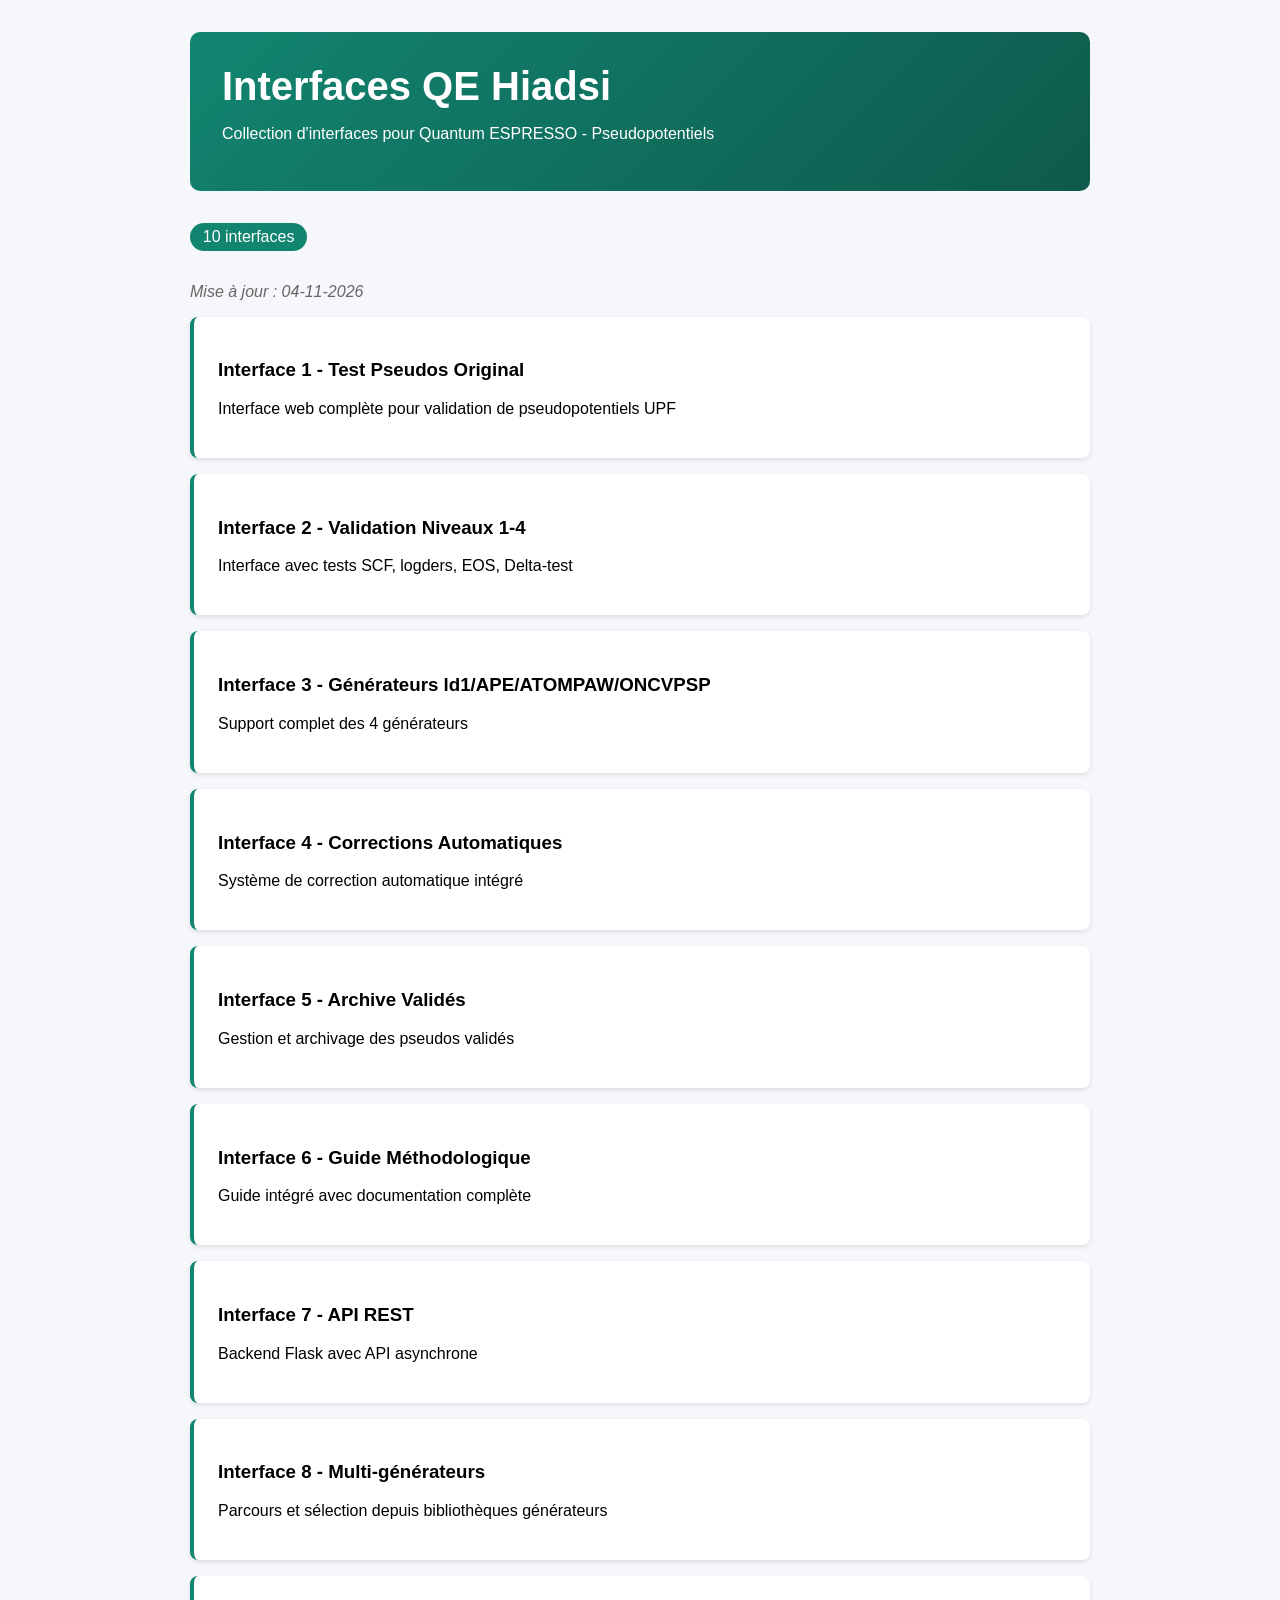
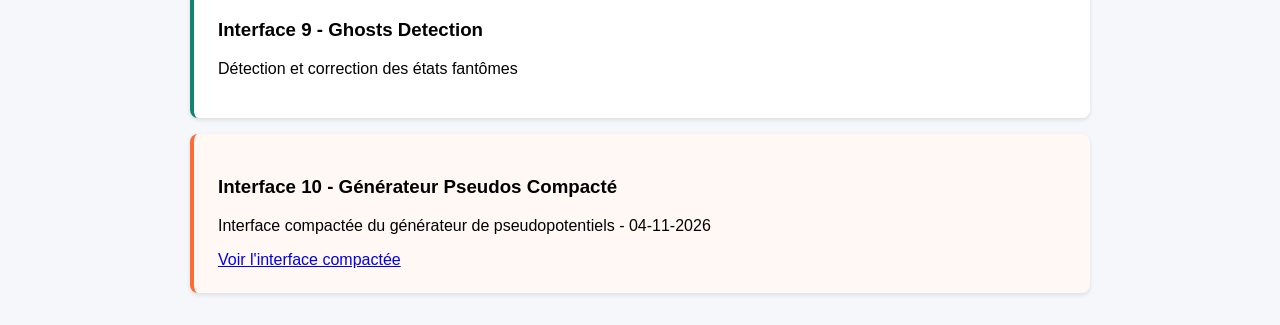
==== docs/index.html @ 733be543 "Mise à jour interfaces 10 avec date 04-11-2026" ====
<!DOCTYPE html>
<html lang="fr">
<head>
    <meta charset="UTF-8">
    <meta name="viewport" content="width=device-width, initial-scale=1.0">
    <title>Interfaces QE Hiadsi</title>
    <style>
        body { font-family: 'Segoe UI', Tahoma, Geneva, Verdana, sans-serif; max-width: 900px; margin: 0 auto; padding: 2rem; background: #f5f7fa; }
        header { background: linear-gradient(135deg, #128570 0%, #0e5a4c 100%); color: white; padding: 2rem; border-radius: 10px; margin-bottom: 2rem; }
        h1 { margin: 0; font-size: 2.5rem; }
        .date { color: #666; font-style: italic; }
        .interfaces { display: grid; gap: 1rem; }
        .interface-card { background: white; padding: 1.5rem; border-radius: 8px; border-left: 4px solid #128570; box-shadow: 0 2px 4px rgba(0,0,0,0.1); }
        .interface-card.new { border-left-color: #ff6b35; background: #fff8f5; }
        .count { background: #128570; color: white; padding: 0.3rem 0.8rem; border-radius: 20px; display: inline-block; margin-bottom: 1rem; }
    </style>
</head>
<body>
    <header>
        <h1>Interfaces QE Hiadsi</h1>
        <p>Collection d'interfaces pour Quantum ESPRESSO - Pseudopotentiels</p>
    </header>
    
    <div class="count">10 interfaces</div>
    <p class="date">Mise à jour : 04-11-2026</p>
    
    <div class="interfaces">
        <div class="interface-card">
            <h3>Interface 1 - Test Pseudos Original</h3>
            <p>Interface web complète pour validation de pseudopotentiels UPF</p>
        </div>
        <div class="interface-card">
            <h3>Interface 2 - Validation Niveaux 1-4</h3>
            <p>Interface avec tests SCF, logders, EOS, Delta-test</p>
        </div>
        <div class="interface-card">
            <h3>Interface 3 - Générateurs ld1/APE/ATOMPAW/ONCVPSP</h3>
            <p>Support complet des 4 générateurs</p>
        </div>
        <div class="interface-card">
            <h3>Interface 4 - Corrections Automatiques</h3>
            <p>Système de correction automatique intégré</p>
        </div>
        <div class="interface-card">
            <h3>Interface 5 - Archive Validés</h3>
            <p>Gestion et archivage des pseudos validés</p>
        </div>
        <div class="interface-card">
            <h3>Interface 6 - Guide Méthodologique</h3>
            <p>Guide intégré avec documentation complète</p>
        </div>
        <div class="interface-card">
            <h3>Interface 7 - API REST</h3>
            <p>Backend Flask avec API asynchrone</p>
        </div>
        <div class="interface-card">
            <h3>Interface 8 - Multi-générateurs</h3>
            <p>Parcours et sélection depuis bibliothèques générateurs</p>
        </div>
        <div class="interface-card">
            <h3>Interface 9 - Ghosts Detection</h3>
            <p>Détection et correction des états fantômes</p>
        </div>
        <div class="interface-card new">
            <h3>Interface 10 - Générateur Pseudos Compacté</h3>
            <p>Interface compactée du générateur de pseudopotentiels - 04-11-2026</p>
            <a href="file:///home/hiadsi/generation_pseudos/index.compact.html">Voir l'interface compactée</a>
        </div>
    </div>
</body>
</html>
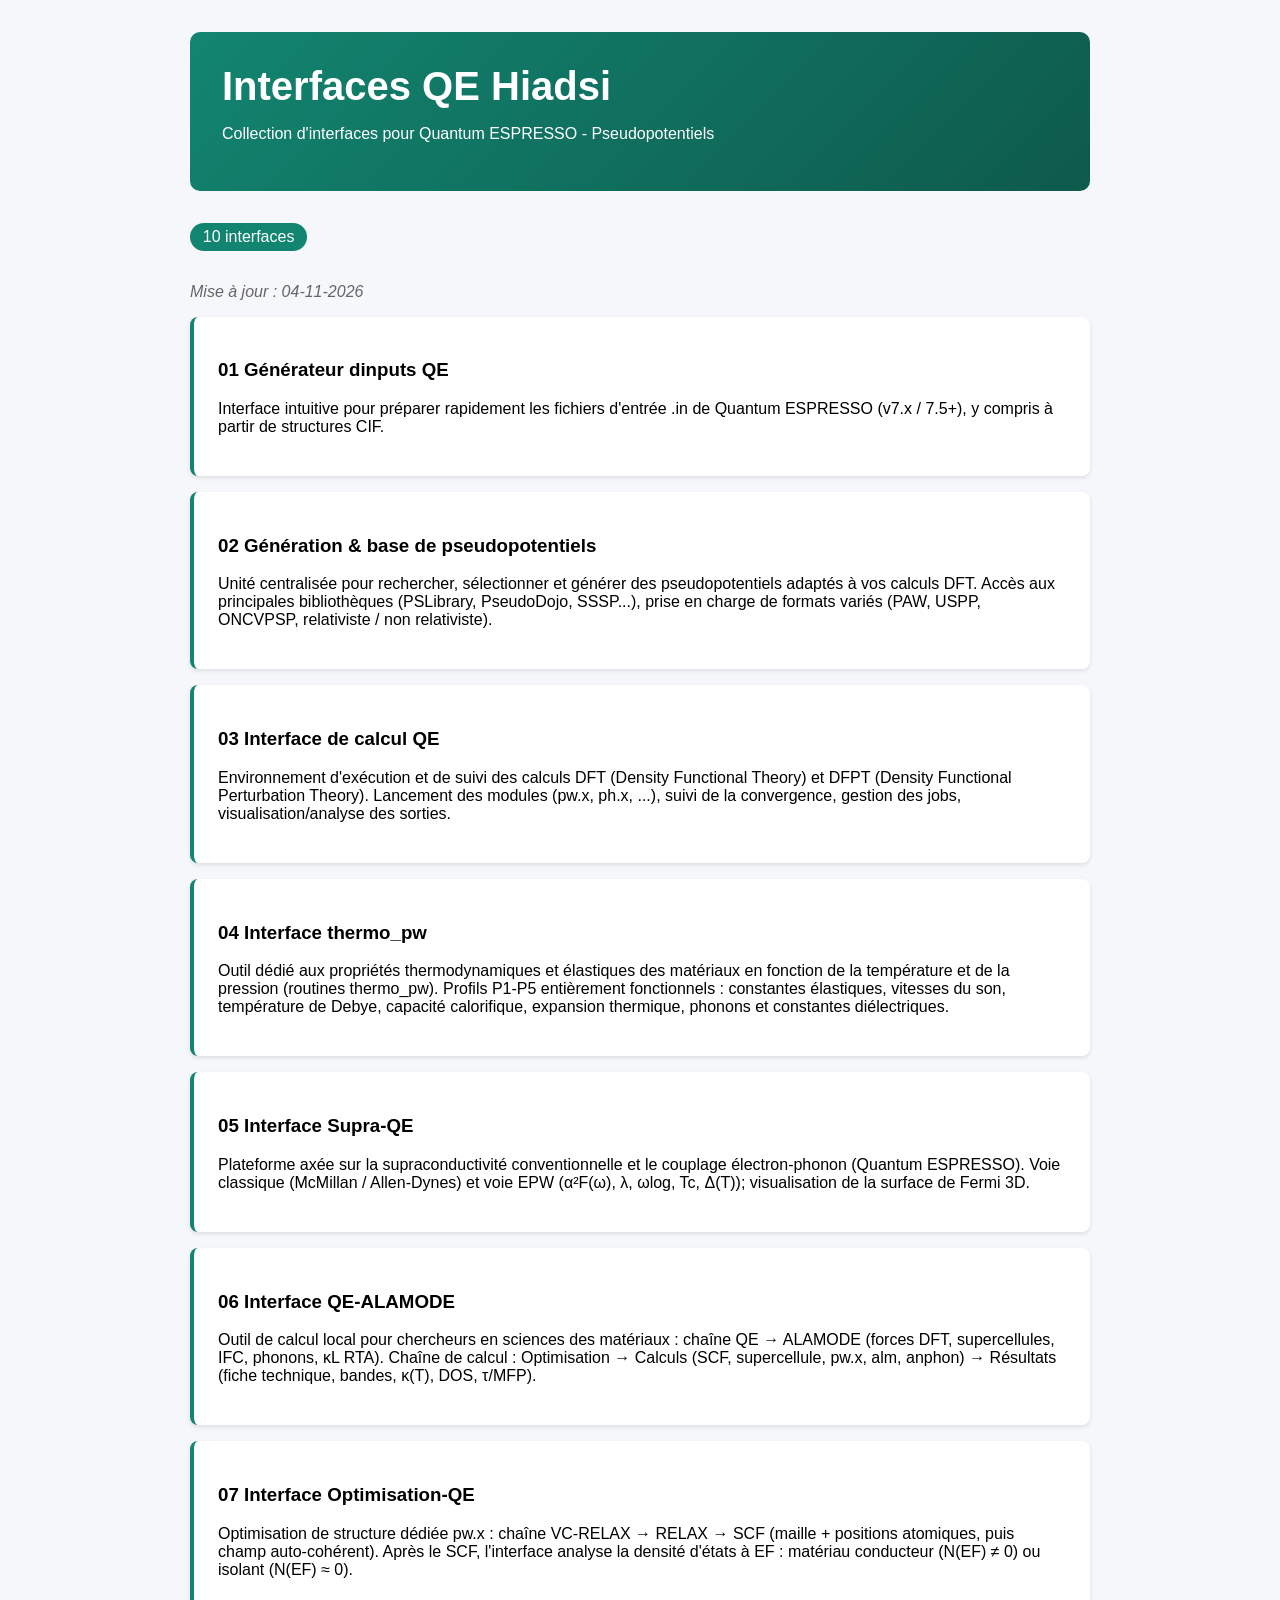
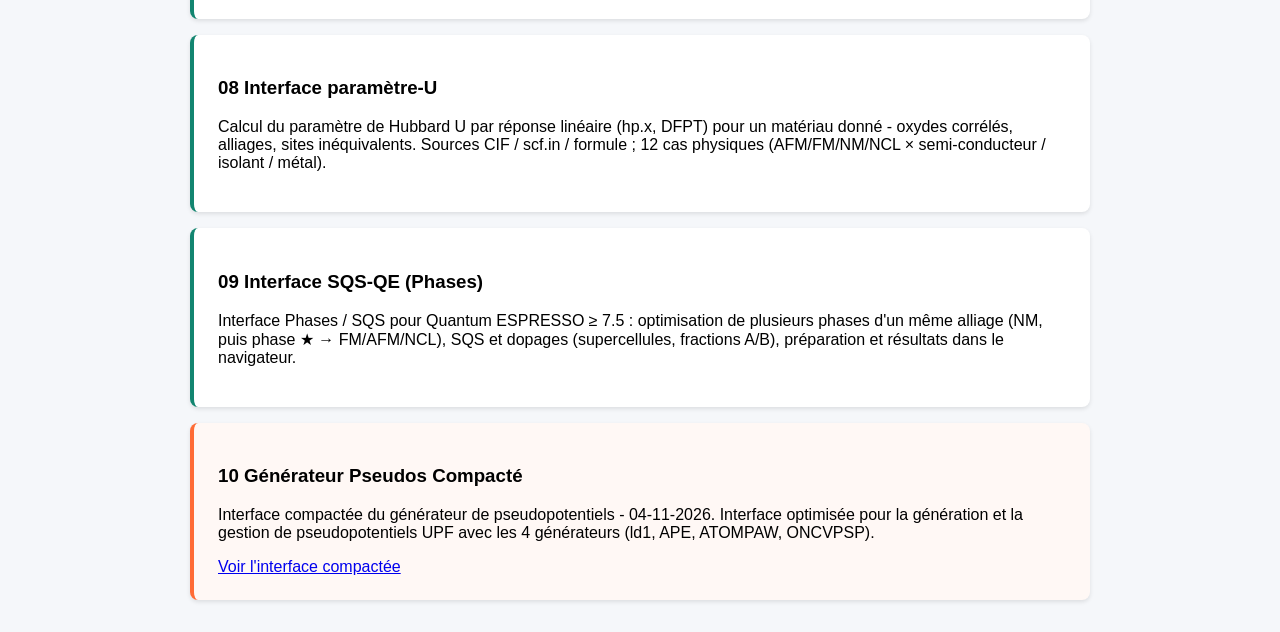
==== commit da2874ea: "Mise à jour 10 interfaces avec date 04-11-2026 format numéroté" ====
--- a/docs/index.html
+++ b/docs/index.html
@@ -13,6 +13,7 @@
         .interface-card { background: white; padding: 1.5rem; border-radius: 8px; border-left: 4px solid #128570; box-shadow: 0 2px 4px rgba(0,0,0,0.1); }
         .interface-card.new { border-left-color: #ff6b35; background: #fff8f5; }
         .count { background: #128570; color: white; padding: 0.3rem 0.8rem; border-radius: 20px; display: inline-block; margin-bottom: 1rem; }
+        .version { color: #666; font-size: 0.9rem; }
     </style>
 </head>
 <body>
@@ -26,44 +27,44 @@
     
     <div class="interfaces">
         <div class="interface-card">
-            <h3>Interface 1 - Test Pseudos Original</h3>
-            <p>Interface web complète pour validation de pseudopotentiels UPF</p>
+            <h3>01 Générateur dinputs QE</h3>
+            <p>Interface intuitive pour préparer rapidement les fichiers d'entrée .in de Quantum ESPRESSO (v7.x / 7.5+), y compris à partir de structures CIF.</p>
         </div>
         <div class="interface-card">
-            <h3>Interface 2 - Validation Niveaux 1-4</h3>
-            <p>Interface avec tests SCF, logders, EOS, Delta-test</p>
+            <h3>02 Génération & base de pseudopotentiels</h3>
+            <p>Unité centralisée pour rechercher, sélectionner et générer des pseudopotentiels adaptés à vos calculs DFT. Accès aux principales bibliothèques (PSLibrary, PseudoDojo, SSSP...), prise en charge de formats variés (PAW, USPP, ONCVPSP, relativiste / non relativiste).</p>
         </div>
         <div class="interface-card">
-            <h3>Interface 3 - Générateurs ld1/APE/ATOMPAW/ONCVPSP</h3>
-            <p>Support complet des 4 générateurs</p>
+            <h3>03 Interface de calcul QE</h3>
+            <p>Environnement d'exécution et de suivi des calculs DFT (Density Functional Theory) et DFPT (Density Functional Perturbation Theory). Lancement des modules (pw.x, ph.x, ...), suivi de la convergence, gestion des jobs, visualisation/analyse des sorties.</p>
         </div>
         <div class="interface-card">
-            <h3>Interface 4 - Corrections Automatiques</h3>
-            <p>Système de correction automatique intégré</p>
+            <h3>04 Interface thermo_pw</h3>
+            <p>Outil dédié aux propriétés thermodynamiques et élastiques des matériaux en fonction de la température et de la pression (routines thermo_pw). Profils P1-P5 entièrement fonctionnels : constantes élastiques, vitesses du son, température de Debye, capacité calorifique, expansion thermique, phonons et constantes diélectriques.</p>
         </div>
         <div class="interface-card">
-            <h3>Interface 5 - Archive Validés</h3>
-            <p>Gestion et archivage des pseudos validés</p>
+            <h3>05 Interface Supra-QE</h3>
+            <p>Plateforme axée sur la supraconductivité conventionnelle et le couplage électron-phonon (Quantum ESPRESSO). Voie classique (McMillan / Allen-Dynes) et voie EPW (α²F(ω), λ, ωlog, Tc, Δ(T)); visualisation de la surface de Fermi 3D.</p>
         </div>
         <div class="interface-card">
-            <h3>Interface 6 - Guide Méthodologique</h3>
-            <p>Guide intégré avec documentation complète</p>
+            <h3>06 Interface QE-ALAMODE</h3>
+            <p>Outil de calcul local pour chercheurs en sciences des matériaux : chaîne QE → ALAMODE (forces DFT, supercellules, IFC, phonons, κL RTA). Chaîne de calcul : Optimisation → Calculs (SCF, supercellule, pw.x, alm, anphon) → Résultats (fiche technique, bandes, κ(T), DOS, τ/MFP).</p>
         </div>
         <div class="interface-card">
-            <h3>Interface 7 - API REST</h3>
-            <p>Backend Flask avec API asynchrone</p>
+            <h3>07 Interface Optimisation-QE</h3>
+            <p>Optimisation de structure dédiée pw.x : chaîne VC-RELAX → RELAX → SCF (maille + positions atomiques, puis champ auto-cohérent). Après le SCF, l'interface analyse la densité d'états à EF : matériau conducteur (N(EF) ≠ 0) ou isolant (N(EF) ≈ 0).</p>
         </div>
         <div class="interface-card">
-            <h3>Interface 8 - Multi-générateurs</h3>
-            <p>Parcours et sélection depuis bibliothèques générateurs</p>
+            <h3>08 Interface paramètre-U</h3>
+            <p>Calcul du paramètre de Hubbard U par réponse linéaire (hp.x, DFPT) pour un matériau donné - oxydes corrélés, alliages, sites inéquivalents. Sources CIF / scf.in / formule ; 12 cas physiques (AFM/FM/NM/NCL × semi-conducteur / isolant / métal).</p>
         </div>
         <div class="interface-card">
-            <h3>Interface 9 - Ghosts Detection</h3>
-            <p>Détection et correction des états fantômes</p>
+            <h3>09 Interface SQS-QE (Phases)</h3>
+            <p>Interface Phases / SQS pour Quantum ESPRESSO ≥ 7.5 : optimisation de plusieurs phases d'un même alliage (NM, puis phase ★ → FM/AFM/NCL), SQS et dopages (supercellules, fractions A/B), préparation et résultats dans le navigateur.</p>
         </div>
         <div class="interface-card new">
-            <h3>Interface 10 - Générateur Pseudos Compacté</h3>
-            <p>Interface compactée du générateur de pseudopotentiels - 04-11-2026</p>
+            <h3>10 Générateur Pseudos Compacté</h3>
+            <p>Interface compactée du générateur de pseudopotentiels - 04-11-2026. Interface optimisée pour la génération et la gestion de pseudopotentiels UPF avec les 4 générateurs (ld1, APE, ATOMPAW, ONCVPSP).</p>
             <a href="file:///home/hiadsi/generation_pseudos/index.compact.html">Voir l'interface compactée</a>
         </div>
     </div>
